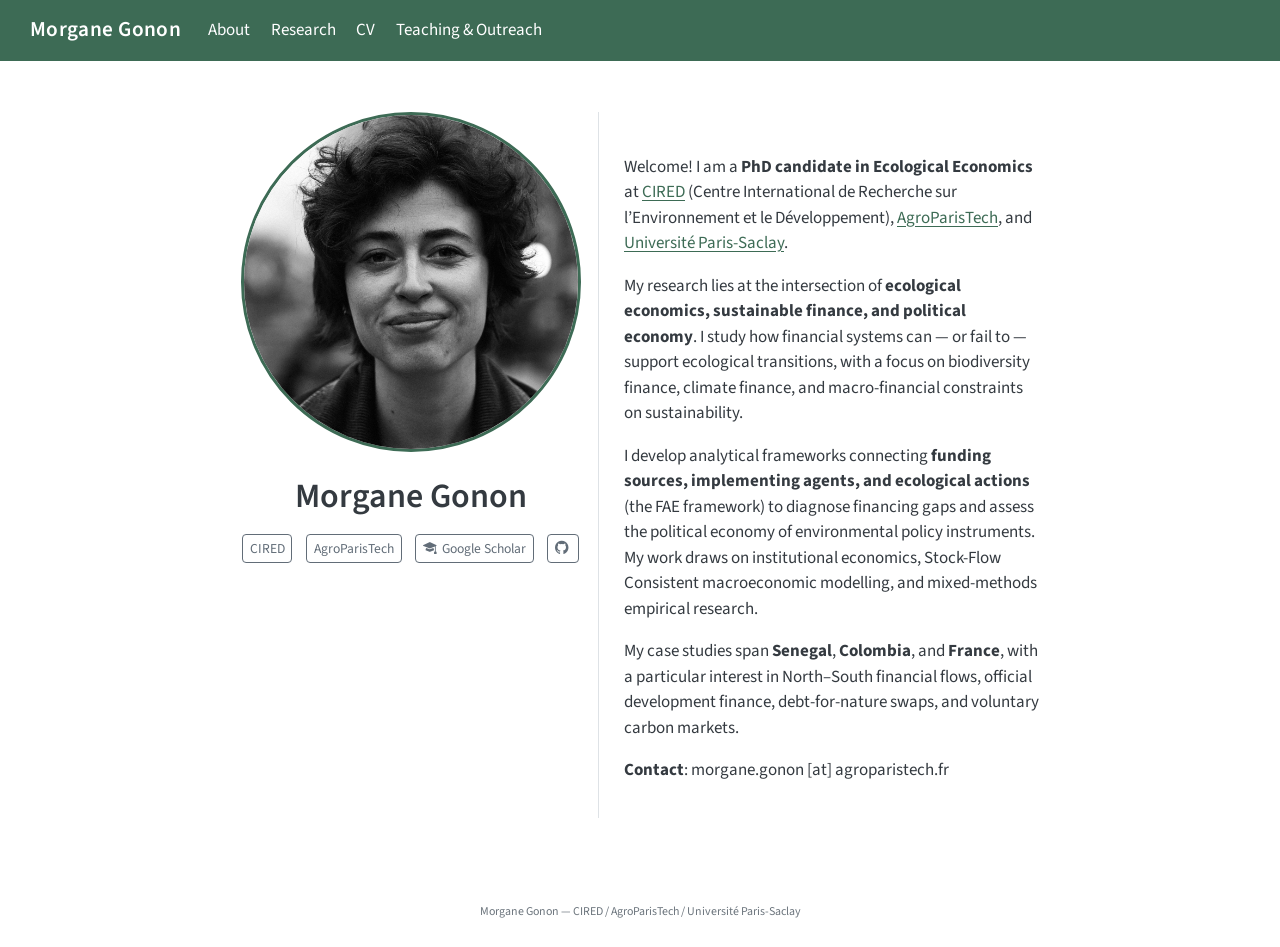
==== docs/index.html @ 7cef2324 "Initial commit" ====
<!DOCTYPE html>
<html xmlns="http://www.w3.org/1999/xhtml" lang="en" xml:lang="en"><head>

<meta charset="utf-8">
<meta name="generator" content="quarto-1.9.38">

<meta name="viewport" content="width=device-width, initial-scale=1.0, user-scalable=yes">


<title>Morgane Gonon</title>
<style>
/* Default styles provided by pandoc.
** See https://pandoc.org/MANUAL.html#variables-for-html for config info.
*/
code{white-space: pre-wrap;}
span.smallcaps{font-variant: small-caps;}
div.columns{display: flex; gap: min(4vw, 1.5em);}
div.column{flex: auto; overflow-x: auto;}
div.hanging-indent{margin-left: 1.5em; text-indent: -1.5em;}
ul.task-list{list-style: none;}
ul.task-list li input[type="checkbox"] {
  width: 0.8em;
  margin: 0 0.8em 0.2em -1em; /* quarto-specific, see https://github.com/quarto-dev/quarto-cli/issues/4556 */ 
  vertical-align: middle;
}
</style>


<script src="site_libs/quarto-nav/quarto-nav.js"></script>
<script src="site_libs/quarto-nav/headroom.min.js"></script>
<script src="site_libs/clipboard/clipboard.min.js"></script>
<script src="site_libs/quarto-search/autocomplete.umd.js"></script>
<script src="site_libs/quarto-search/fuse.min.js"></script>
<script src="site_libs/quarto-search/quarto-search.js"></script>
<meta name="quarto:offset" content="./">
<script src="site_libs/quarto-html/quarto.js" type="module"></script>
<script src="site_libs/quarto-html/tabsets/tabsets.js" type="module"></script>
<script src="site_libs/quarto-html/popper.min.js"></script>
<script src="site_libs/quarto-html/tippy.umd.min.js"></script>
<link href="site_libs/quarto-html/tippy.css" rel="stylesheet">
<link href="site_libs/quarto-html/quarto-syntax-highlighting-15634bcf2e68342d4ad2dfa704d543f6.css" rel="stylesheet" id="quarto-text-highlighting-styles">
<script src="site_libs/bootstrap/bootstrap.min.js"></script>
<link href="site_libs/bootstrap/bootstrap-icons.css" rel="stylesheet">
<link href="site_libs/bootstrap/bootstrap-57f3e6807a9f07407340f0dc6c55d180.min.css" rel="stylesheet" append-hash="true" id="quarto-bootstrap" data-mode="light">
<script id="quarto-search-options" type="application/json">{
  "location": "navbar",
  "copy-button": false,
  "collapse-after": 3,
  "panel-placement": "end",
  "type": "overlay",
  "limit": 50,
  "keyboard-shortcut": [
    "f",
    "/",
    "s"
  ],
  "show-item-context": false,
  "language": {
    "search-no-results-text": "No results",
    "search-matching-documents-text": "matching documents",
    "search-copy-link-title": "Copy link to search",
    "search-hide-matches-text": "Hide additional matches",
    "search-more-match-text": "more match in this document",
    "search-more-matches-text": "more matches in this document",
    "search-clear-button-title": "Clear",
    "search-text-placeholder": "",
    "search-detached-cancel-button-title": "Cancel",
    "search-submit-button-title": "Submit",
    "search-label": "Search"
  }
}</script>


<link rel="stylesheet" href="styles.css">
</head>

<body class="nav-fixed fullcontent quarto-light">

<div id="quarto-search-results"></div>
  <header id="quarto-header" class="headroom fixed-top">
    <nav class="navbar navbar-expand-lg " data-bs-theme="dark">
      <div class="navbar-container container-fluid">
      <div class="navbar-brand-container mx-auto">
    <a class="navbar-brand" href="./index.html">
    <span class="navbar-title">Morgane Gonon</span>
    </a>
  </div>
          <button class="navbar-toggler" type="button" data-bs-toggle="collapse" data-bs-target="#navbarCollapse" aria-controls="navbarCollapse" role="menu" aria-expanded="false" aria-label="Toggle navigation" onclick="if (window.quartoToggleHeadroom) { window.quartoToggleHeadroom(); }">
  <span class="navbar-toggler-icon"></span>
</button>
          <div class="collapse navbar-collapse" id="navbarCollapse">
            <ul class="navbar-nav navbar-nav-scroll me-auto">
  <li class="nav-item">
    <a class="nav-link active" href="./index.html" aria-current="page"> 
<span class="menu-text">About</span></a>
  </li>  
  <li class="nav-item">
    <a class="nav-link" href="./research.html"> 
<span class="menu-text">Research</span></a>
  </li>  
  <li class="nav-item">
    <a class="nav-link" href="./cv.html"> 
<span class="menu-text">CV</span></a>
  </li>  
  <li class="nav-item">
    <a class="nav-link" href="./teaching.html"> 
<span class="menu-text">Teaching &amp; Outreach</span></a>
  </li>  
</ul>
          </div> <!-- /navcollapse -->
            <div class="quarto-navbar-tools">
</div>
      </div> <!-- /container-fluid -->
    </nav>
</header>
<!-- content -->
<div id="quarto-content" class="quarto-container page-columns page-rows-contents page-layout-article page-navbar">
<!-- sidebar -->
<!-- margin-sidebar -->
    
<!-- main -->
<div class="quarto-about-trestles">
  <div class="about-entity">
    <img src="profile.jpg" class="about-image
  round " style="height: 20em; width: 20em;">
<header id="title-block-header" class="quarto-title-block default">
<div class="quarto-title">
<h1 class="title">Morgane Gonon</h1>
</div>
<div class="quarto-title-meta">
  </div>
</header>
    <div class="about-links">
  <a href="https://www.centre-cired.fr/en/" class="about-link" rel="" target="">
     <span class="about-link-text">CIRED</span>
  </a>
  <a href="https://www.agroparistech.fr/en" class="about-link" rel="" target="">
     <span class="about-link-text">AgroParisTech</span>
  </a>
  <a href="https://scholar.google.com/citations?user=PE5P9CoAAAAJ" class="about-link" rel="" target="">
    <i class="bi bi-mortarboard-fill"></i>
     <span class="about-link-text">Google Scholar</span>
  </a>
  <a href="https://github.com/MGononDufour" class="about-link" rel="" target="">
    <i class="bi bi-github"></i>
     <span class="about-link-text"></span>
  </a>
</div>
  </div>
  <div class="about-contents"><main class="content" id="quarto-document-content">
<p><br></p>
<p>Welcome! I am a <strong>PhD candidate in Ecological Economics</strong> at <a href="https://www.centre-cired.fr/en/">CIRED</a> (Centre International de Recherche sur l’Environnement et le Développement), <a href="https://www.agroparistech.fr/en">AgroParisTech</a>, and <a href="https://www.universite-paris-saclay.fr/en">Université Paris-Saclay</a>.</p>
<p>My research lies at the intersection of <strong>ecological economics, sustainable finance, and political economy</strong>. I study how financial systems can — or fail to — support ecological transitions, with a focus on biodiversity finance, climate finance, and macro-financial constraints on sustainability.</p>
<p>I develop analytical frameworks connecting <strong>funding sources, implementing agents, and ecological actions</strong> (the FAE framework) to diagnose financing gaps and assess the political economy of environmental policy instruments. My work draws on institutional economics, Stock-Flow Consistent macroeconomic modelling, and mixed-methods empirical research.</p>
<p>My case studies span <strong>Senegal</strong>, <strong>Colombia</strong>, and <strong>France</strong>, with a particular interest in North–South financial flows, official development finance, debt-for-nature swaps, and voluntary carbon markets.</p>
<p><strong>Contact</strong>: morgane.gonon [at] agroparistech.fr</p>


</main></div>
</div>
 <!-- /main -->
<script id="quarto-html-after-body" type="application/javascript">
  window.document.addEventListener("DOMContentLoaded", function (event) {
    const isCodeAnnotation = (el) => {
      for (const clz of el.classList) {
        if (clz.startsWith('code-annotation-')) {                     
          return true;
        }
      }
      return false;
    }
    const onCopySuccess = function(e) {
      // button target
      const button = e.trigger;
      // don't keep focus
      button.blur();
      // flash "checked"
      button.classList.add('code-copy-button-checked');
      var currentTitle = button.getAttribute("title");
      button.setAttribute("title", "Copied!");
      let tooltip;
      if (window.bootstrap) {
        button.setAttribute("data-bs-toggle", "tooltip");
        button.setAttribute("data-bs-placement", "left");
        button.setAttribute("data-bs-title", "Copied!");
        tooltip = new bootstrap.Tooltip(button, 
          { trigger: "manual", 
            customClass: "code-copy-button-tooltip",
            offset: [0, -8]});
        tooltip.show();    
      }
      setTimeout(function() {
        if (tooltip) {
          tooltip.hide();
          button.removeAttribute("data-bs-title");
          button.removeAttribute("data-bs-toggle");
          button.removeAttribute("data-bs-placement");
        }
        button.setAttribute("title", currentTitle);
        button.classList.remove('code-copy-button-checked');
      }, 1000);
      // clear code selection
      e.clearSelection();
    }
    const getTextToCopy = function(trigger) {
      const outerScaffold = trigger.parentElement.cloneNode(true);
      const codeEl = outerScaffold.querySelector('code');
      for (const childEl of codeEl.children) {
        if (isCodeAnnotation(childEl)) {
          childEl.remove();
        }
      }
      return codeEl.innerText;
    }
    const clipboard = new window.ClipboardJS('.code-copy-button:not([data-in-quarto-modal])', {
      text: getTextToCopy
    });
    clipboard.on('success', onCopySuccess);
    if (window.document.getElementById('quarto-embedded-source-code-modal')) {
      const clipboardModal = new window.ClipboardJS('.code-copy-button[data-in-quarto-modal]', {
        text: getTextToCopy,
        container: window.document.getElementById('quarto-embedded-source-code-modal')
      });
      clipboardModal.on('success', onCopySuccess);
    }
      var localhostRegex = new RegExp(/^(?:http|https):\/\/localhost\:?[0-9]*\//);
      var mailtoRegex = new RegExp(/^mailto:/);
        var filterRegex = new RegExp('/' + window.location.host + '/');
      var isInternal = (href) => {
          return filterRegex.test(href) || localhostRegex.test(href) || mailtoRegex.test(href);
      }
      // Inspect non-navigation links and adorn them if external
     var links = window.document.querySelectorAll('a[href]:not(.nav-link):not(.navbar-brand):not(.toc-action):not(.sidebar-link):not(.sidebar-item-toggle):not(.pagination-link):not(.no-external):not([aria-hidden]):not(.dropdown-item):not(.quarto-navigation-tool):not(.about-link)');
      for (var i=0; i<links.length; i++) {
        const link = links[i];
        if (!isInternal(link.href)) {
          // undo the damage that might have been done by quarto-nav.js in the case of
          // links that we want to consider external
          if (link.dataset.originalHref !== undefined) {
            link.href = link.dataset.originalHref;
          }
        }
      }
    function tippyHover(el, contentFn, onTriggerFn, onUntriggerFn) {
      const config = {
        allowHTML: true,
        maxWidth: 500,
        delay: 100,
        arrow: false,
        appendTo: function(el) {
            return el.parentElement;
        },
        interactive: true,
        interactiveBorder: 10,
        theme: 'quarto',
        placement: 'bottom-start',
      };
      if (contentFn) {
        config.content = contentFn;
      }
      if (onTriggerFn) {
        config.onTrigger = onTriggerFn;
      }
      if (onUntriggerFn) {
        config.onUntrigger = onUntriggerFn;
      }
      window.tippy(el, config); 
    }
    const noterefs = window.document.querySelectorAll('a[role="doc-noteref"]');
    for (var i=0; i<noterefs.length; i++) {
      const ref = noterefs[i];
      tippyHover(ref, function() {
        // use id or data attribute instead here
        let href = ref.getAttribute('data-footnote-href') || ref.getAttribute('href');
        try { href = new URL(href).hash; } catch {}
        const id = href.replace(/^#\/?/, "");
        const note = window.document.getElementById(id);
        if (note) {
          return note.innerHTML;
        } else {
          return "";
        }
      });
    }
    const xrefs = window.document.querySelectorAll('a.quarto-xref');
    const processXRef = (id, note) => {
      // Strip column container classes
      const stripColumnClz = (el) => {
        el.classList.remove("page-full", "page-columns");
        if (el.children) {
          for (const child of el.children) {
            stripColumnClz(child);
          }
        }
      }
      stripColumnClz(note)
      if (id === null || id.startsWith('sec-')) {
        // Special case sections, only their first couple elements
        const container = document.createElement("div");
        if (note.children && note.children.length > 2) {
          container.appendChild(note.children[0].cloneNode(true));
          for (let i = 1; i < note.children.length; i++) {
            const child = note.children[i];
            if (child.tagName === "P" && child.innerText === "") {
              continue;
            } else {
              container.appendChild(child.cloneNode(true));
              break;
            }
          }
          if (window.Quarto?.typesetMath) {
            window.Quarto.typesetMath(container);
          }
          return container.innerHTML
        } else {
          if (window.Quarto?.typesetMath) {
            window.Quarto.typesetMath(note);
          }
          return note.innerHTML;
        }
      } else {
        // Remove any anchor links if they are present
        const anchorLink = note.querySelector('a.anchorjs-link');
        if (anchorLink) {
          anchorLink.remove();
        }
        if (window.Quarto?.typesetMath) {
          window.Quarto.typesetMath(note);
        }
        if (note.classList.contains("callout")) {
          return note.outerHTML;
        } else {
          return note.innerHTML;
        }
      }
    }
    for (var i=0; i<xrefs.length; i++) {
      const xref = xrefs[i];
      tippyHover(xref, undefined, function(instance) {
        instance.disable();
        let url = xref.getAttribute('href');
        let hash = undefined; 
        if (url.startsWith('#')) {
          hash = url;
        } else {
          try { hash = new URL(url).hash; } catch {}
        }
        if (hash) {
          const id = hash.replace(/^#\/?/, "");
          const note = window.document.getElementById(id);
          if (note !== null) {
            try {
              const html = processXRef(id, note.cloneNode(true));
              instance.setContent(html);
            } finally {
              instance.enable();
              instance.show();
            }
          } else {
            // See if we can fetch this
            fetch(url.split('#')[0])
            .then(res => res.text())
            .then(html => {
              const parser = new DOMParser();
              const htmlDoc = parser.parseFromString(html, "text/html");
              const note = htmlDoc.getElementById(id);
              if (note !== null) {
                const html = processXRef(id, note);
                instance.setContent(html);
              } 
            }).finally(() => {
              instance.enable();
              instance.show();
            });
          }
        } else {
          // See if we can fetch a full url (with no hash to target)
          // This is a special case and we should probably do some content thinning / targeting
          fetch(url)
          .then(res => res.text())
          .then(html => {
            const parser = new DOMParser();
            const htmlDoc = parser.parseFromString(html, "text/html");
            const note = htmlDoc.querySelector('main.content');
            if (note !== null) {
              // This should only happen for chapter cross references
              // (since there is no id in the URL)
              // remove the first header
              if (note.children.length > 0 && note.children[0].tagName === "HEADER") {
                note.children[0].remove();
              }
              const html = processXRef(null, note);
              instance.setContent(html);
            } 
          }).finally(() => {
            instance.enable();
            instance.show();
          });
        }
      }, function(instance) {
      });
    }
        let selectedAnnoteEl;
        const selectorForAnnotation = ( cell, annotation) => {
          let cellAttr = 'data-code-cell="' + cell + '"';
          let lineAttr = 'data-code-annotation="' +  annotation + '"';
          const selector = 'span[' + cellAttr + '][' + lineAttr + ']';
          return selector;
        }
        const selectCodeLines = (annoteEl) => {
          const doc = window.document;
          const targetCell = annoteEl.getAttribute("data-target-cell");
          const targetAnnotation = annoteEl.getAttribute("data-target-annotation");
          const annoteSpan = window.document.querySelector(selectorForAnnotation(targetCell, targetAnnotation));
          const lines = annoteSpan.getAttribute("data-code-lines").split(",");
          const lineIds = lines.map((line) => {
            return targetCell + "-" + line;
          })
          let top = null;
          let height = null;
          let parent = null;
          if (lineIds.length > 0) {
              //compute the position of the single el (top and bottom and make a div)
              const el = window.document.getElementById(lineIds[0]);
              top = el.offsetTop;
              height = el.offsetHeight;
              parent = el.parentElement.parentElement;
            if (lineIds.length > 1) {
              const lastEl = window.document.getElementById(lineIds[lineIds.length - 1]);
              const bottom = lastEl.offsetTop + lastEl.offsetHeight;
              height = bottom - top;
            }
            if (top !== null && height !== null && parent !== null) {
              // cook up a div (if necessary) and position it 
              let div = window.document.getElementById("code-annotation-line-highlight");
              if (div === null) {
                div = window.document.createElement("div");
                div.setAttribute("id", "code-annotation-line-highlight");
                div.style.position = 'absolute';
                parent.appendChild(div);
              }
              div.style.top = top - 2 + "px";
              div.style.height = height + 4 + "px";
              div.style.left = 0;
              let gutterDiv = window.document.getElementById("code-annotation-line-highlight-gutter");
              if (gutterDiv === null) {
                gutterDiv = window.document.createElement("div");
                gutterDiv.setAttribute("id", "code-annotation-line-highlight-gutter");
                gutterDiv.style.position = 'absolute';
                const codeCell = window.document.getElementById(targetCell);
                const gutter = codeCell.querySelector('.code-annotation-gutter');
                gutter.appendChild(gutterDiv);
              }
              gutterDiv.style.top = top - 2 + "px";
              gutterDiv.style.height = height + 4 + "px";
            }
            selectedAnnoteEl = annoteEl;
          }
        };
        const unselectCodeLines = () => {
          const elementsIds = ["code-annotation-line-highlight", "code-annotation-line-highlight-gutter"];
          elementsIds.forEach((elId) => {
            const div = window.document.getElementById(elId);
            if (div) {
              div.remove();
            }
          });
          selectedAnnoteEl = undefined;
        };
          // Handle positioning of the toggle
      window.addEventListener(
        "resize",
        throttle(() => {
          elRect = undefined;
          if (selectedAnnoteEl) {
            selectCodeLines(selectedAnnoteEl);
          }
        }, 10)
      );
      function throttle(fn, ms) {
      let throttle = false;
      let timer;
        return (...args) => {
          if(!throttle) { // first call gets through
              fn.apply(this, args);
              throttle = true;
          } else { // all the others get throttled
              if(timer) clearTimeout(timer); // cancel #2
              timer = setTimeout(() => {
                fn.apply(this, args);
                timer = throttle = false;
              }, ms);
          }
        };
      }
        // Attach click handler to the DT
        const annoteDls = window.document.querySelectorAll('dt[data-target-cell]');
        for (const annoteDlNode of annoteDls) {
          annoteDlNode.addEventListener('click', (event) => {
            const clickedEl = event.target;
            if (clickedEl !== selectedAnnoteEl) {
              unselectCodeLines();
              const activeEl = window.document.querySelector('dt[data-target-cell].code-annotation-active');
              if (activeEl) {
                activeEl.classList.remove('code-annotation-active');
              }
              selectCodeLines(clickedEl);
              clickedEl.classList.add('code-annotation-active');
            } else {
              // Unselect the line
              unselectCodeLines();
              clickedEl.classList.remove('code-annotation-active');
            }
          });
        }
    const findCites = (el) => {
      const parentEl = el.parentElement;
      if (parentEl) {
        const cites = parentEl.dataset.cites;
        if (cites) {
          return {
            el,
            cites: cites.split(' ')
          };
        } else {
          return findCites(el.parentElement)
        }
      } else {
        return undefined;
      }
    };
    var bibliorefs = window.document.querySelectorAll('a[role="doc-biblioref"]');
    for (var i=0; i<bibliorefs.length; i++) {
      const ref = bibliorefs[i];
      const citeInfo = findCites(ref);
      if (citeInfo) {
        tippyHover(citeInfo.el, function() {
          var popup = window.document.createElement('div');
          citeInfo.cites.forEach(function(cite) {
            var citeDiv = window.document.createElement('div');
            citeDiv.classList.add('hanging-indent');
            citeDiv.classList.add('csl-entry');
            var biblioDiv = window.document.getElementById('ref-' + cite);
            if (biblioDiv) {
              citeDiv.innerHTML = biblioDiv.innerHTML;
            }
            popup.appendChild(citeDiv);
          });
          return popup.innerHTML;
        });
      }
    }
  });
  </script>
</div> <!-- /content -->
<footer class="footer">
  <div class="nav-footer">
    <div class="nav-footer-left">
      &nbsp;
    </div>   
    <div class="nav-footer-center">
<p>Morgane Gonon — CIRED / AgroParisTech / Université Paris-Saclay</p>
</div>
    <div class="nav-footer-right">
      &nbsp;
    </div>
  </div>
</footer>




</body></html>
---- docs/site_libs/quarto-html/tippy.css ----
.tippy-box[data-animation=fade][data-state=hidden]{opacity:0}[data-tippy-root]{max-width:calc(100vw - 10px)}.tippy-box{position:relative;background-color:#333;color:#fff;border-radius:4px;font-size:14px;line-height:1.4;white-space:normal;outline:0;transition-property:transform,visibility,opacity}.tippy-box[data-placement^=top]>.tippy-arrow{bottom:0}.tippy-box[data-placement^=top]>.tippy-arrow:before{bottom:-7px;left:0;border-width:8px 8px 0;border-top-color:initial;transform-origin:center top}.tippy-box[data-placement^=bottom]>.tippy-arrow{top:0}.tippy-box[data-placement^=bottom]>.tippy-arrow:before{top:-7px;left:0;border-width:0 8px 8px;border-bottom-color:initial;transform-origin:center bottom}.tippy-box[data-placement^=left]>.tippy-arrow{right:0}.tippy-box[data-placement^=left]>.tippy-arrow:before{border-width:8px 0 8px 8px;border-left-color:initial;right:-7px;transform-origin:center left}.tippy-box[data-placement^=right]>.tippy-arrow{left:0}.tippy-box[data-placement^=right]>.tippy-arrow:before{left:-7px;border-width:8px 8px 8px 0;border-right-color:initial;transform-origin:center right}.tippy-box[data-inertia][data-state=visible]{transition-timing-function:cubic-bezier(.54,1.5,.38,1.11)}.tippy-arrow{width:16px;height:16px;color:#333}.tippy-arrow:before{content:"";position:absolute;border-color:transparent;border-style:solid}.tippy-content{position:relative;padding:5px 9px;z-index:1}
---- docs/site_libs/quarto-html/quarto-syntax-highlighting-15634bcf2e68342d4ad2dfa704d543f6.css ----
/* quarto syntax highlight colors */
:root {
  --quarto-hl-ot-color: #003B4F;
  --quarto-hl-at-color: #657422;
  --quarto-hl-ss-color: #20794D;
  --quarto-hl-an-color: #5E5E5E;
  --quarto-hl-fu-color: #4758AB;
  --quarto-hl-st-color: #20794D;
  --quarto-hl-cf-color: #003B4F;
  --quarto-hl-op-color: #5E5E5E;
  --quarto-hl-er-color: #AD0000;
  --quarto-hl-bn-color: #AD0000;
  --quarto-hl-al-color: #AD0000;
  --quarto-hl-va-color: #111111;
  --quarto-hl-bu-color: inherit;
  --quarto-hl-ex-color: inherit;
  --quarto-hl-pp-color: #AD0000;
  --quarto-hl-in-color: #5E5E5E;
  --quarto-hl-vs-color: #20794D;
  --quarto-hl-wa-color: #5E5E5E;
  --quarto-hl-do-color: #5E5E5E;
  --quarto-hl-im-color: #00769E;
  --quarto-hl-ch-color: #20794D;
  --quarto-hl-dt-color: #AD0000;
  --quarto-hl-fl-color: #AD0000;
  --quarto-hl-co-color: #5E5E5E;
  --quarto-hl-cv-color: #5E5E5E;
  --quarto-hl-cn-color: #8f5902;
  --quarto-hl-sc-color: #5E5E5E;
  --quarto-hl-dv-color: #AD0000;
  --quarto-hl-kw-color: #003B4F;
}

/* other quarto variables */
:root {
  --quarto-font-monospace: SFMono-Regular, Menlo, Monaco, Consolas, "Liberation Mono", "Courier New", monospace;
}

/* syntax highlight based on Pandoc's rules */
pre > code.sourceCode > span {
  color: #003B4F;
}

code.sourceCode > span {
  color: #003B4F;
}

div.sourceCode,
div.sourceCode pre.sourceCode {
  color: #003B4F;
}

/* Normal */
code span {
  color: #003B4F;
}

/* Alert */
code span.al {
  color: #AD0000;
  font-style: inherit;
}

/* Annotation */
code span.an {
  color: #5E5E5E;
  font-style: inherit;
}

/* Attribute */
code span.at {
  color: #657422;
  font-style: inherit;
}

/* BaseN */
code span.bn {
  color: #AD0000;
  font-style: inherit;
}

/* BuiltIn */
code span.bu {
  font-style: inherit;
}

/* ControlFlow */
code span.cf {
  color: #003B4F;
  font-weight: bold;
  font-style: inherit;
}

/* Char */
code span.ch {
  color: #20794D;
  font-style: inherit;
}

/* Constant */
code span.cn {
  color: #8f5902;
  font-style: inherit;
}

/* Comment */
code span.co {
  color: #5E5E5E;
  font-style: inherit;
}

/* CommentVar */
code span.cv {
  color: #5E5E5E;
  font-style: italic;
}

/* Documentation */
code span.do {
  color: #5E5E5E;
  font-style: italic;
}

/* DataType */
code span.dt {
  color: #AD0000;
  font-style: inherit;
}

/* DecVal */
code span.dv {
  color: #AD0000;
  font-style: inherit;
}

/* Error */
code span.er {
  color: #AD0000;
  font-style: inherit;
}

/* Extension */
code span.ex {
  font-style: inherit;
}

/* Float */
code span.fl {
  color: #AD0000;
  font-style: inherit;
}

/* Function */
code span.fu {
  color: #4758AB;
  font-style: inherit;
}

/* Import */
code span.im {
  color: #00769E;
  font-style: inherit;
}

/* Information */
code span.in {
  color: #5E5E5E;
  font-style: inherit;
}

/* Keyword */
code span.kw {
  color: #003B4F;
  font-weight: bold;
  font-style: inherit;
}

/* Operator */
code span.op {
  color: #5E5E5E;
  font-style: inherit;
}

/* Other */
code span.ot {
  color: #003B4F;
  font-style: inherit;
}

/* Preprocessor */
code span.pp {
  color: #AD0000;
  font-style: inherit;
}

/* SpecialChar */
code span.sc {
  color: #5E5E5E;
  font-style: inherit;
}

/* SpecialString */
code span.ss {
  color: #20794D;
  font-style: inherit;
}

/* String */
code span.st {
  color: #20794D;
  font-style: inherit;
}

/* Variable */
code span.va {
  color: #111111;
  font-style: inherit;
}

/* VerbatimString */
code span.vs {
  color: #20794D;
  font-style: inherit;
}

/* Warning */
code span.wa {
  color: #5E5E5E;
  font-style: italic;
}

.prevent-inlining {
  content: "</";
}

/*# sourceMappingURL=f23921c56f73e400b49028c9186a1aa0.css.map */
---- docs/styles.css ----
/* Custom styles — Morgane Gonon academic site */

/* Navbar brand */
.navbar-brand {
  font-weight: 600;
  letter-spacing: 0.02em;
}

/* About page: soften the image border */
.quarto-about-trestles .about-image {
  border: 3px solid #3d6b55;
}

/* Publication entries: add vertical breathing room */
p + p {
  margin-top: 0.1rem;
}

/* Section separators */
hr {
  border-top: 1px solid #d0d7d0;
  margin: 2rem 0;
}

/* Footer */
.nav-footer {
  font-size: 0.85rem;
  color: #6c757d;
}

/* Link color matching navbar */
a {
  color: #3d6b55;
}
a:hover {
  color: #2a4e3c;
}
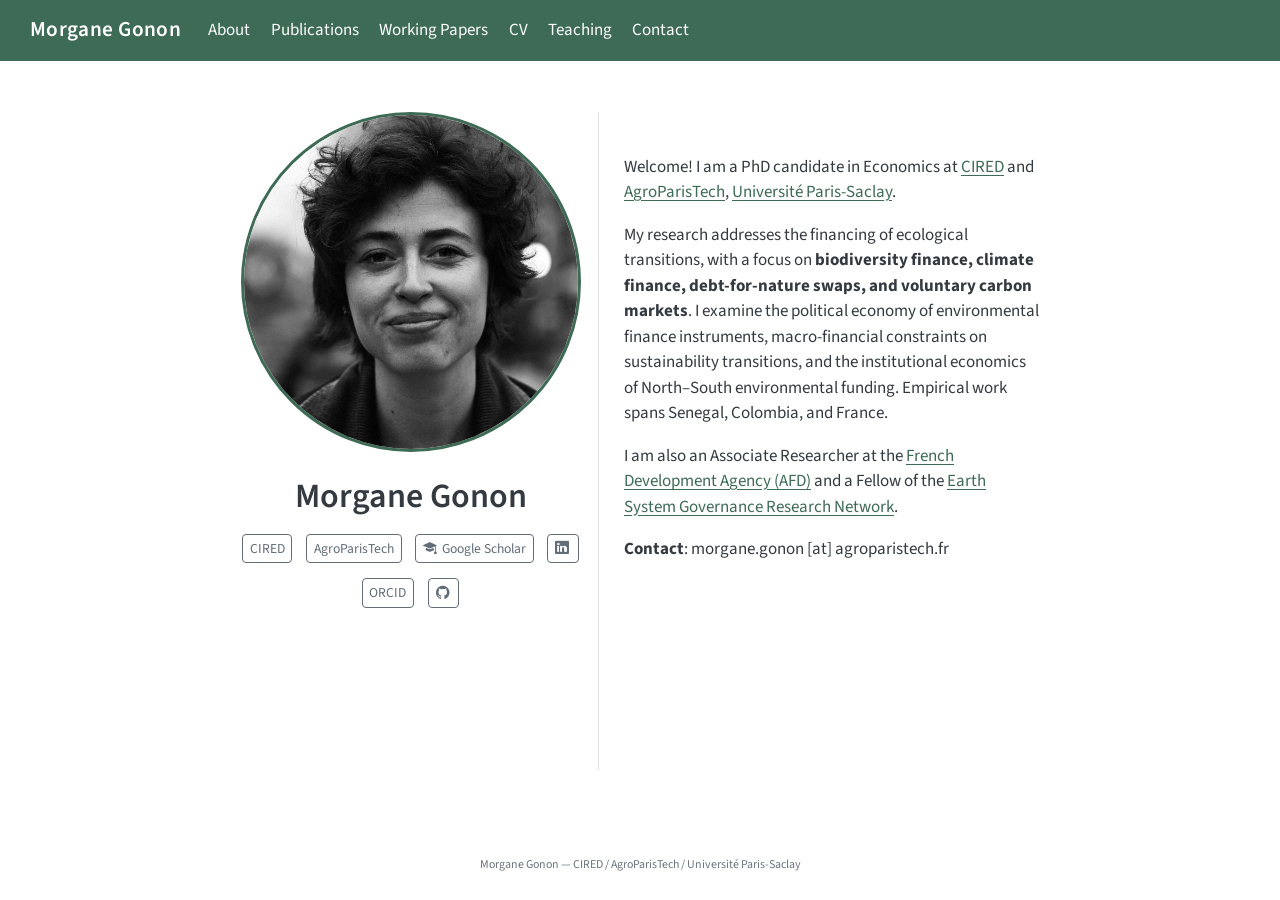
==== commit d7c5dd86: "Update site" ====
--- a/docs/index.html
+++ b/docs/index.html
@@ -95,8 +95,12 @@
 <span class="menu-text">About</span></a>
   </li>  
   <li class="nav-item">
-    <a class="nav-link" href="./research.html"> 
-<span class="menu-text">Research</span></a>
+    <a class="nav-link" href="./publications.html"> 
+<span class="menu-text">Publications</span></a>
+  </li>  
+  <li class="nav-item">
+    <a class="nav-link" href="./working-papers.html"> 
+<span class="menu-text">Working Papers</span></a>
   </li>  
   <li class="nav-item">
     <a class="nav-link" href="./cv.html"> 
@@ -104,7 +108,11 @@
   </li>  
   <li class="nav-item">
     <a class="nav-link" href="./teaching.html"> 
-<span class="menu-text">Teaching &amp; Outreach</span></a>
+<span class="menu-text">Teaching</span></a>
+  </li>  
+  <li class="nav-item">
+    <a class="nav-link" href="./contact.html"> 
+<span class="menu-text">Contact</span></a>
   </li>  
 </ul>
           </div> <!-- /navcollapse -->
@@ -141,6 +149,13 @@
     <i class="bi bi-mortarboard-fill"></i>
      <span class="about-link-text">Google Scholar</span>
   </a>
+  <a href="https://www.linkedin.com/in/morgane-gonon-861879106/" class="about-link" rel="" target="">
+    <i class="bi bi-linkedin"></i>
+     <span class="about-link-text"></span>
+  </a>
+  <a href="https://orcid.org/0009-0004-4811-4442" class="about-link" rel="" target="">
+     <span class="about-link-text">ORCID</span>
+  </a>
   <a href="https://github.com/MGononDufour" class="about-link" rel="" target="">
     <i class="bi bi-github"></i>
      <span class="about-link-text"></span>
@@ -149,10 +164,9 @@
   </div>
   <div class="about-contents"><main class="content" id="quarto-document-content">
 <p><br></p>
-<p>Welcome! I am a <strong>PhD candidate in Ecological Economics</strong> at <a href="https://www.centre-cired.fr/en/">CIRED</a> (Centre International de Recherche sur l’Environnement et le Développement), <a href="https://www.agroparistech.fr/en">AgroParisTech</a>, and <a href="https://www.universite-paris-saclay.fr/en">Université Paris-Saclay</a>.</p>
-<p>My research lies at the intersection of <strong>ecological economics, sustainable finance, and political economy</strong>. I study how financial systems can — or fail to — support ecological transitions, with a focus on biodiversity finance, climate finance, and macro-financial constraints on sustainability.</p>
-<p>I develop analytical frameworks connecting <strong>funding sources, implementing agents, and ecological actions</strong> (the FAE framework) to diagnose financing gaps and assess the political economy of environmental policy instruments. My work draws on institutional economics, Stock-Flow Consistent macroeconomic modelling, and mixed-methods empirical research.</p>
-<p>My case studies span <strong>Senegal</strong>, <strong>Colombia</strong>, and <strong>France</strong>, with a particular interest in North–South financial flows, official development finance, debt-for-nature swaps, and voluntary carbon markets.</p>
+<p>Welcome! I am a PhD candidate in Economics at <a href="https://www.centre-cired.fr/en/">CIRED</a> and <a href="https://www.agroparistech.fr/en">AgroParisTech</a>, <a href="https://www.universite-paris-saclay.fr/en">Université Paris-Saclay</a>.</p>
+<p>My research addresses the financing of ecological transitions, with a focus on <strong>biodiversity finance, climate finance, debt-for-nature swaps, and voluntary carbon markets</strong>. I examine the political economy of environmental finance instruments, macro-financial constraints on sustainability transitions, and the institutional economics of North–South environmental funding. Empirical work spans Senegal, Colombia, and France.</p>
+<p>I am also an Associate Researcher at the <a href="https://www.afd.fr/en">French Development Agency (AFD)</a> and a Fellow of the <a href="https://www.earthsystemgovernance.org/">Earth System Governance Research Network</a>.</p>
 <p><strong>Contact</strong>: morgane.gonon [at] agroparistech.fr</p>
 
 
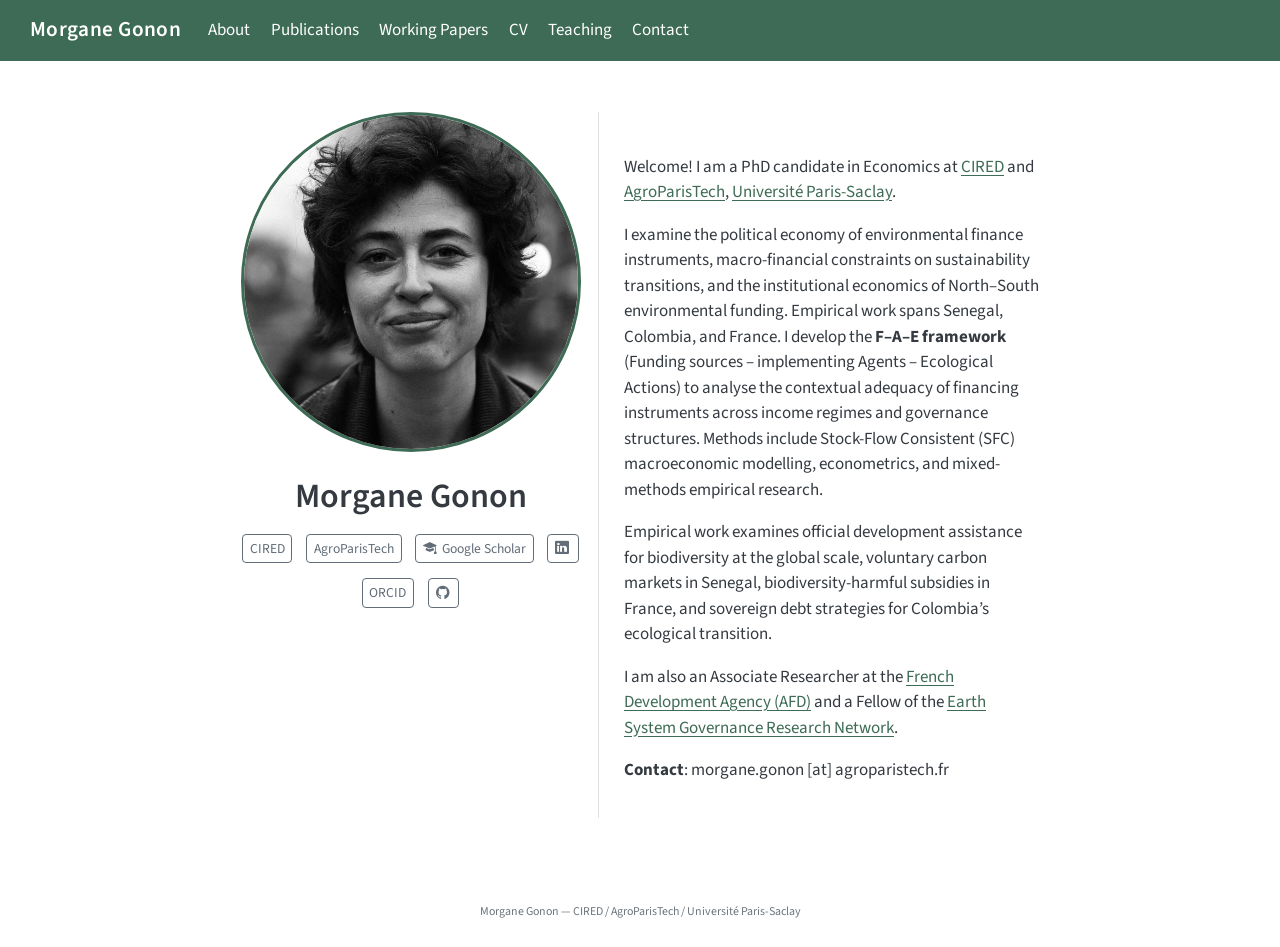
==== commit 8a2ddd1a: "Restore thesis bio with FAE and SFC, rebuild docs" ====
--- a/docs/index.html
+++ b/docs/index.html
@@ -165,7 +165,8 @@
   <div class="about-contents"><main class="content" id="quarto-document-content">
 <p><br></p>
 <p>Welcome! I am a PhD candidate in Economics at <a href="https://www.centre-cired.fr/en/">CIRED</a> and <a href="https://www.agroparistech.fr/en">AgroParisTech</a>, <a href="https://www.universite-paris-saclay.fr/en">Université Paris-Saclay</a>.</p>
-<p>My research addresses the financing of ecological transitions, with a focus on <strong>biodiversity finance, climate finance, debt-for-nature swaps, and voluntary carbon markets</strong>. I examine the political economy of environmental finance instruments, macro-financial constraints on sustainability transitions, and the institutional economics of North–South environmental funding. Empirical work spans Senegal, Colombia, and France.</p>
+<p>I examine the political economy of environmental finance instruments, macro-financial constraints on sustainability transitions, and the institutional economics of North–South environmental funding. Empirical work spans Senegal, Colombia, and France. I develop the <strong>F–A–E framework</strong> (Funding sources – implementing Agents – Ecological Actions) to analyse the contextual adequacy of financing instruments across income regimes and governance structures. Methods include Stock-Flow Consistent (SFC) macroeconomic modelling, econometrics, and mixed-methods empirical research.</p>
+<p>Empirical work examines official development assistance for biodiversity at the global scale, voluntary carbon markets in Senegal, biodiversity-harmful subsidies in France, and sovereign debt strategies for Colombia’s ecological transition.</p>
 <p>I am also an Associate Researcher at the <a href="https://www.afd.fr/en">French Development Agency (AFD)</a> and a Fellow of the <a href="https://www.earthsystemgovernance.org/">Earth System Governance Research Network</a>.</p>
 <p><strong>Contact</strong>: morgane.gonon [at] agroparistech.fr</p>
 
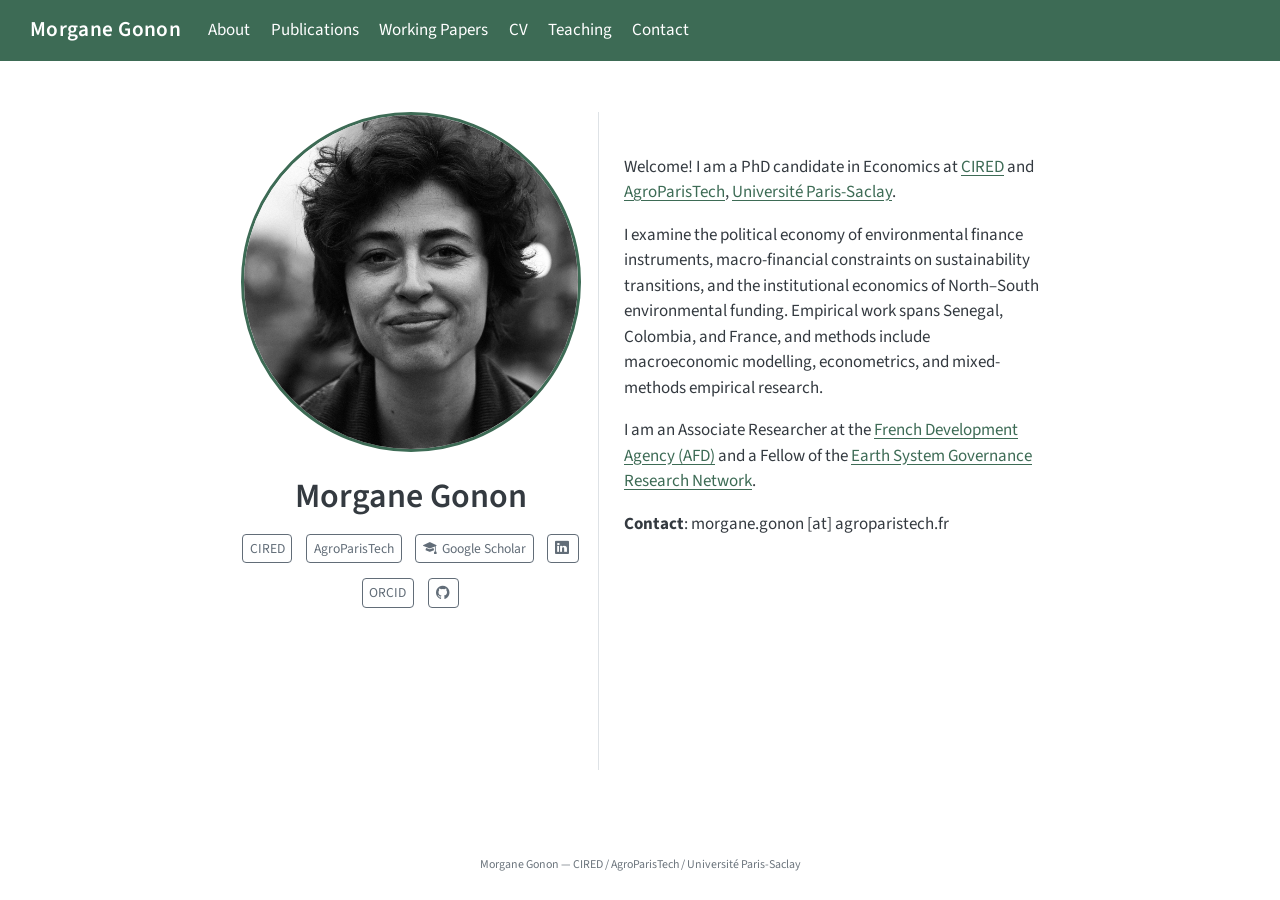
==== commit f332a885: "ad" ====
--- a/docs/index.html
+++ b/docs/index.html
@@ -165,9 +165,8 @@
   <div class="about-contents"><main class="content" id="quarto-document-content">
 <p><br></p>
 <p>Welcome! I am a PhD candidate in Economics at <a href="https://www.centre-cired.fr/en/">CIRED</a> and <a href="https://www.agroparistech.fr/en">AgroParisTech</a>, <a href="https://www.universite-paris-saclay.fr/en">Université Paris-Saclay</a>.</p>
-<p>I examine the political economy of environmental finance instruments, macro-financial constraints on sustainability transitions, and the institutional economics of North–South environmental funding. Empirical work spans Senegal, Colombia, and France. I develop the <strong>F–A–E framework</strong> (Funding sources – implementing Agents – Ecological Actions) to analyse the contextual adequacy of financing instruments across income regimes and governance structures. Methods include Stock-Flow Consistent (SFC) macroeconomic modelling, econometrics, and mixed-methods empirical research.</p>
-<p>Empirical work examines official development assistance for biodiversity at the global scale, voluntary carbon markets in Senegal, biodiversity-harmful subsidies in France, and sovereign debt strategies for Colombia’s ecological transition.</p>
-<p>I am also an Associate Researcher at the <a href="https://www.afd.fr/en">French Development Agency (AFD)</a> and a Fellow of the <a href="https://www.earthsystemgovernance.org/">Earth System Governance Research Network</a>.</p>
+<p>I examine the political economy of environmental finance instruments, macro-financial constraints on sustainability transitions, and the institutional economics of North–South environmental funding. Empirical work spans Senegal, Colombia, and France, and methods include macroeconomic modelling, econometrics, and mixed-methods empirical research.</p>
+<p>I am an Associate Researcher at the <a href="https://www.afd.fr/en">French Development Agency (AFD)</a> and a Fellow of the <a href="https://www.earthsystemgovernance.org/">Earth System Governance Research Network</a>.</p>
 <p><strong>Contact</strong>: morgane.gonon [at] agroparistech.fr</p>
 
 
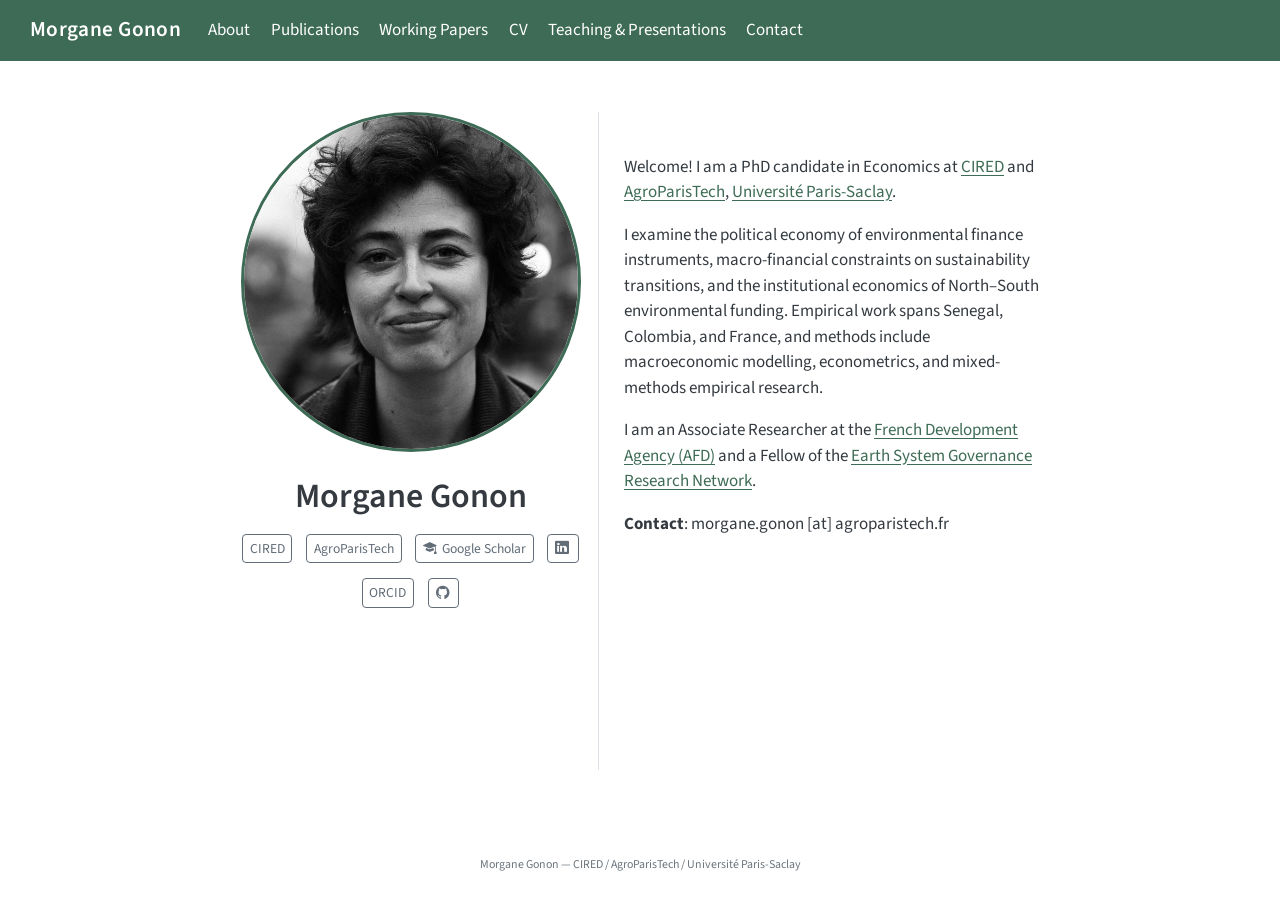
==== commit d8d7dfdc: "Rename tab to Teaching & Presentations" ====
--- a/docs/index.html
+++ b/docs/index.html
@@ -108,7 +108,7 @@
   </li>  
   <li class="nav-item">
     <a class="nav-link" href="./teaching.html"> 
-<span class="menu-text">Teaching</span></a>
+<span class="menu-text">Teaching &amp; Presentations</span></a>
   </li>  
   <li class="nav-item">
     <a class="nav-link" href="./contact.html"> 
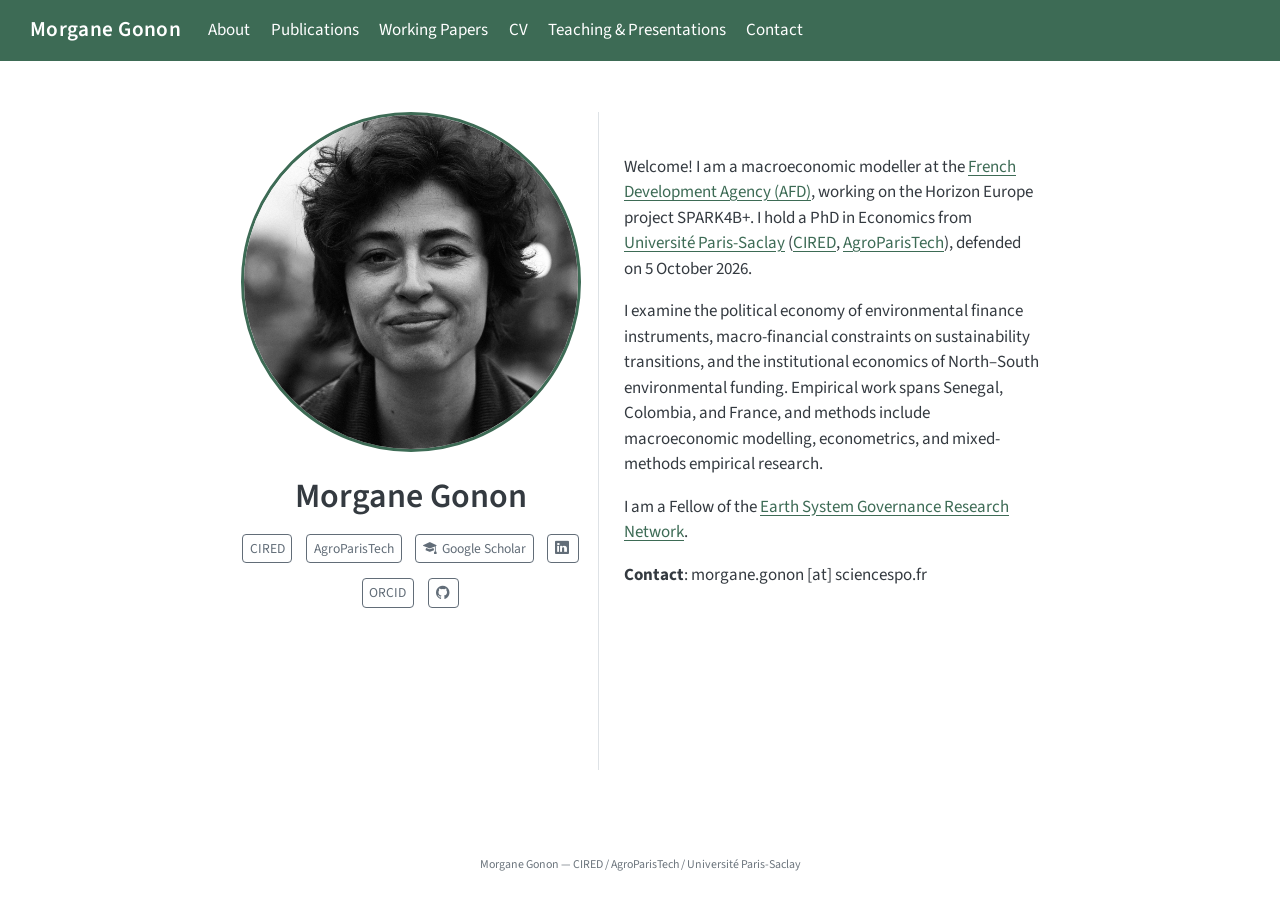
==== commit 60156a0e: "Post-PhD update: AFD position, thesis defence, Sciences Po email Co-Authored-By: Claude Opus 5.5 <no" ====
--- a/docs/index.html
+++ b/docs/index.html
@@ -164,10 +164,10 @@
   </div>
   <div class="about-contents"><main class="content" id="quarto-document-content">
 <p><br></p>
-<p>Welcome! I am a PhD candidate in Economics at <a href="https://www.centre-cired.fr/en/">CIRED</a> and <a href="https://www.agroparistech.fr/en">AgroParisTech</a>, <a href="https://www.universite-paris-saclay.fr/en">Université Paris-Saclay</a>.</p>
+<p>Welcome! I am a macroeconomic modeller at the <a href="https://www.afd.fr/en">French Development Agency (AFD)</a>, working on the Horizon Europe project SPARK4B+. I hold a PhD in Economics from <a href="https://www.universite-paris-saclay.fr/en">Université Paris-Saclay</a> (<a href="https://www.centre-cired.fr/en/">CIRED</a>, <a href="https://www.agroparistech.fr/en">AgroParisTech</a>), defended on 5 October 2026.</p>
 <p>I examine the political economy of environmental finance instruments, macro-financial constraints on sustainability transitions, and the institutional economics of North–South environmental funding. Empirical work spans Senegal, Colombia, and France, and methods include macroeconomic modelling, econometrics, and mixed-methods empirical research.</p>
-<p>I am an Associate Researcher at the <a href="https://www.afd.fr/en">French Development Agency (AFD)</a> and a Fellow of the <a href="https://www.earthsystemgovernance.org/">Earth System Governance Research Network</a>.</p>
-<p><strong>Contact</strong>: morgane.gonon [at] agroparistech.fr</p>
+<p>I am a Fellow of the <a href="https://www.earthsystemgovernance.org/">Earth System Governance Research Network</a>.</p>
+<p><strong>Contact</strong>: morgane.gonon [at] sciencespo.fr</p>
 
 
 </main></div>
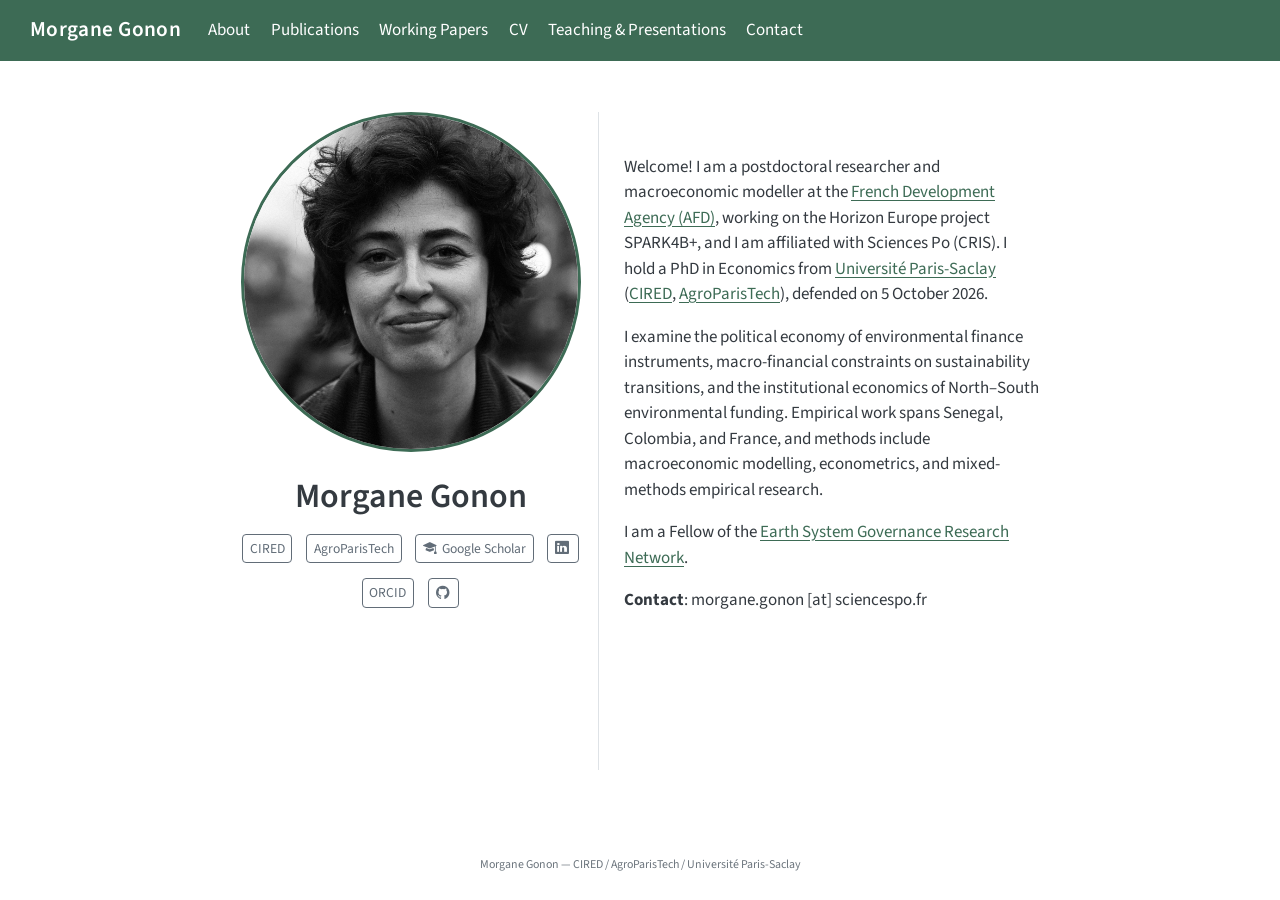
==== commit 59a96725: "About: postdoctoral researcher, Sciences Po CRIS affiliation Co-Authored-By: Claude Opus 5.5 <norepl" ====
--- a/docs/index.html
+++ b/docs/index.html
@@ -164,7 +164,7 @@
   </div>
   <div class="about-contents"><main class="content" id="quarto-document-content">
 <p><br></p>
-<p>Welcome! I am a macroeconomic modeller at the <a href="https://www.afd.fr/en">French Development Agency (AFD)</a>, working on the Horizon Europe project SPARK4B+. I hold a PhD in Economics from <a href="https://www.universite-paris-saclay.fr/en">Université Paris-Saclay</a> (<a href="https://www.centre-cired.fr/en/">CIRED</a>, <a href="https://www.agroparistech.fr/en">AgroParisTech</a>), defended on 5 October 2026.</p>
+<p>Welcome! I am a postdoctoral researcher and macroeconomic modeller at the <a href="https://www.afd.fr/en">French Development Agency (AFD)</a>, working on the Horizon Europe project SPARK4B+, and I am affiliated with Sciences Po (CRIS). I hold a PhD in Economics from <a href="https://www.universite-paris-saclay.fr/en">Université Paris-Saclay</a> (<a href="https://www.centre-cired.fr/en/">CIRED</a>, <a href="https://www.agroparistech.fr/en">AgroParisTech</a>), defended on 5 October 2026.</p>
 <p>I examine the political economy of environmental finance instruments, macro-financial constraints on sustainability transitions, and the institutional economics of North–South environmental funding. Empirical work spans Senegal, Colombia, and France, and methods include macroeconomic modelling, econometrics, and mixed-methods empirical research.</p>
 <p>I am a Fellow of the <a href="https://www.earthsystemgovernance.org/">Earth System Governance Research Network</a>.</p>
 <p><strong>Contact</strong>: morgane.gonon [at] sciencespo.fr</p>
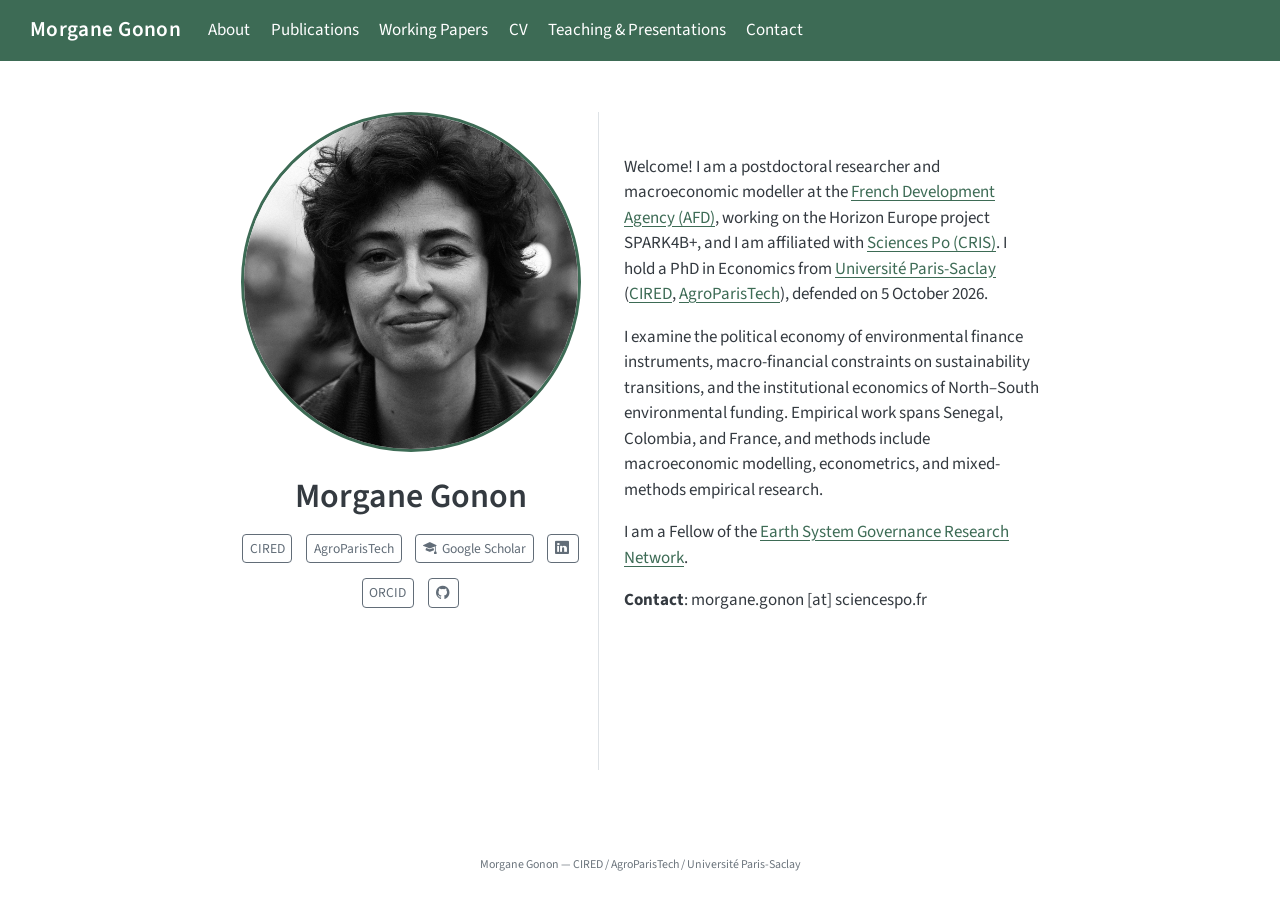
==== commit 3e71f48f: "About: link Sciences Po CRIS Co-Authored-By: Claude Opus 5.5 <noreply@anthropic.com>" ====
--- a/docs/index.html
+++ b/docs/index.html
@@ -164,7 +164,7 @@
   </div>
   <div class="about-contents"><main class="content" id="quarto-document-content">
 <p><br></p>
-<p>Welcome! I am a postdoctoral researcher and macroeconomic modeller at the <a href="https://www.afd.fr/en">French Development Agency (AFD)</a>, working on the Horizon Europe project SPARK4B+, and I am affiliated with Sciences Po (CRIS). I hold a PhD in Economics from <a href="https://www.universite-paris-saclay.fr/en">Université Paris-Saclay</a> (<a href="https://www.centre-cired.fr/en/">CIRED</a>, <a href="https://www.agroparistech.fr/en">AgroParisTech</a>), defended on 5 October 2026.</p>
+<p>Welcome! I am a postdoctoral researcher and macroeconomic modeller at the <a href="https://www.afd.fr/en">French Development Agency (AFD)</a>, working on the Horizon Europe project SPARK4B+, and I am affiliated with <a href="https://www.sciencespo.fr/cris/fr/">Sciences Po (CRIS)</a>. I hold a PhD in Economics from <a href="https://www.universite-paris-saclay.fr/en">Université Paris-Saclay</a> (<a href="https://www.centre-cired.fr/en/">CIRED</a>, <a href="https://www.agroparistech.fr/en">AgroParisTech</a>), defended on 5 October 2026.</p>
 <p>I examine the political economy of environmental finance instruments, macro-financial constraints on sustainability transitions, and the institutional economics of North–South environmental funding. Empirical work spans Senegal, Colombia, and France, and methods include macroeconomic modelling, econometrics, and mixed-methods empirical research.</p>
 <p>I am a Fellow of the <a href="https://www.earthsystemgovernance.org/">Earth System Governance Research Network</a>.</p>
 <p><strong>Contact</strong>: morgane.gonon [at] sciencespo.fr</p>
